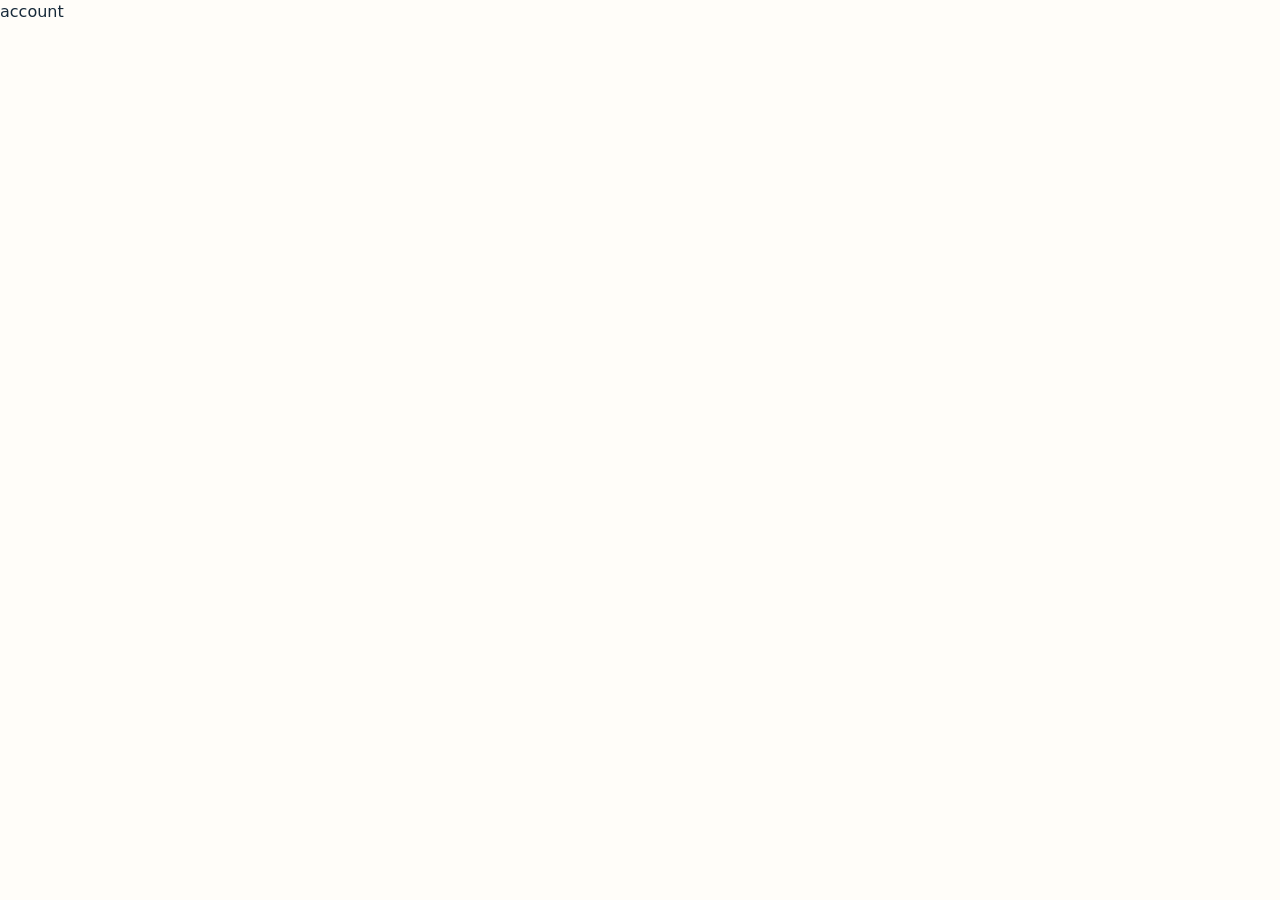
==== account.html @ d4696bca "Build Shirwal Circle local marketplace" ====
<!doctype html><html lang="en"><head><meta charset="utf-8"><meta name="viewport" content="width=device-width,initial-scale=1"><meta name="theme-color" content="#e75b31"><title>Shirwal Circle</title><link rel="stylesheet" href="css/styles.css">account</head><body><div id="app"></div><script type="module" src="js/app.js"></script></body></html>
---- css/styles.css ----
:root{--ink:#172a3a;--muted:#607080;--brand:#e75b31;--gold:#f8c85d;--surface:#fff;--soft:#fff7ee;--line:#e8e4de;--green:#23855c;--shadow:0 14px 35px #47261418}*{box-sizing:border-box}html{scroll-behavior:smooth}body{margin:0;background:#fffdf9;color:var(--ink);font:16px/1.55 Inter,ui-sans-serif,system-ui,sans-serif;overflow-x:hidden}a{color:inherit;text-decoration:none}button,input,select,textarea{font:inherit}button{cursor:pointer}.shell{max-width:1160px;margin:auto;padding:0 20px}.topbar{position:sticky;top:0;z-index:20;background:#fffdf9ed;border-bottom:1px solid var(--line);backdrop-filter:blur(10px)}.topbar .shell{height:70px;display:flex;align-items:center;justify-content:space-between;gap:18px}.brand{font-weight:850;font-size:1.2rem;white-space:nowrap}.brand span{color:var(--brand)}.desktop-nav{display:flex;gap:20px;color:var(--muted);font-size:.93rem}.desktop-nav a:hover,.desktop-nav a.active{color:var(--brand)}.hero{padding:74px 0 50px;background:radial-gradient(circle at 85% 8%,#f8c85d70,transparent 26%),var(--soft)}.eyebrow{color:var(--brand);font-weight:800;text-transform:uppercase;letter-spacing:.1em;font-size:.75rem}.hero-grid{display:grid;grid-template-columns:1.25fr .75fr;gap:45px;align-items:center}.hero h1{font-size:clamp(2.8rem,7vw,5.5rem);line-height:.98;letter-spacing:-.06em;margin:10px 0 20px}.lead{font-size:1.1rem;max-width:610px;color:var(--muted)}.hero-card,.card{background:var(--surface);border:1px solid var(--line);border-radius:20px;box-shadow:var(--shadow)}.hero-card{padding:25px;transform:rotate(2deg)}.hero-card h3{margin:0}.searchbar{display:flex;gap:8px;padding:7px;background:#fff;border:1px solid var(--line);border-radius:14px;margin:26px 0 13px}.searchbar input{min-width:0;flex:1;border:0;outline:0;padding:8px}.btn{border:0;background:var(--brand);color:#fff;padding:11px 17px;border-radius:11px;font-weight:750;display:inline-flex;gap:7px;align-items:center;justify-content:center}.btn:hover{transform:translateY(-1px);filter:brightness(.96)}.btn.secondary{background:#fff;color:var(--ink);border:1px solid var(--line)}.btn.ghost{background:var(--soft);color:var(--brand)}.actions{display:flex;gap:10px;flex-wrap:wrap}.chips{display:flex;gap:8px;flex-wrap:wrap}.chip{border:1px solid var(--line);background:#fff;border-radius:999px;padding:7px 11px;font-size:.85rem}.section{padding:55px 0}.section-head{display:flex;align-items:end;justify-content:space-between;gap:15px;margin-bottom:21px}.section h2{font-size:clamp(1.6rem,3vw,2.2rem);margin:0;letter-spacing:-.04em}.muted{color:var(--muted)}.grid{display:grid;grid-template-columns:repeat(3,1fr);gap:16px}.category{padding:18px;background:#fff;border:1px solid var(--line);border-radius:16px;transition:.2s}.category:hover,.vendor-card:hover{transform:translateY(-4px);box-shadow:var(--shadow)}.category b{display:block;margin-top:8px}.vendor-card{overflow:hidden;transition:.2s}.vendor-top{padding:17px;display:flex;gap:12px;align-items:center}.avatar{width:48px;height:48px;border-radius:15px;display:grid;place-items:center;background:var(--soft);font-size:1.5rem;flex:none}.vendor-card .info{padding:0 17px 17px}.meta{display:flex;gap:8px;align-items:center;flex-wrap:wrap;font-size:.84rem;color:var(--muted)}.badge{background:#e6f7ed;color:#18724a;border-radius:999px;padding:3px 8px;font-size:.75rem;font-weight:700}.tag{background:var(--soft);color:var(--brand);border-radius:999px;padding:3px 8px;font-size:.75rem;font-weight:700}.card-actions{display:flex;gap:8px;margin-top:14px}.card-actions .btn{padding:8px 10px;font-size:.85rem}.directory{padding:36px 0}.filters{display:grid;grid-template-columns:1fr 180px 160px;gap:10px;margin:22px 0}.input{width:100%;border:1px solid var(--line);background:#fff;border-radius:11px;padding:12px;outline-color:var(--brand)}.empty{padding:30px;text-align:center;background:#fff;border:1px dashed var(--line);border-radius:16px;color:var(--muted)}.page-title{padding:38px 0 10px}.page-title h1{margin:0;letter-spacing:-.04em}.detail{display:grid;grid-template-columns:1.5fr .8fr;gap:20px;padding:26px 0}.panel{padding:22px}.service-row,.booking-row{padding:15px 0;border-bottom:1px solid var(--line);display:flex;justify-content:space-between;gap:14px}.map{height:250px;border-radius:16px;overflow:hidden;background:#eee;margin-top:17px}.stats{display:grid;grid-template-columns:repeat(4,1fr);gap:12px}.stat{padding:18px}.stat b{font-size:1.6rem;display:block}.mobile-island{display:none}.footer{padding:35px 0 100px;background:#172a3a;color:#dce5e8;margin-top:35px}.footer .brand{color:#fff}.faq details{border-bottom:1px solid var(--line);padding:14px 0}.faq summary{font-weight:700;cursor:pointer}.auth{max-width:490px;margin:55px auto;padding:26px}.auth h1{margin-top:0}.stack{display:grid;gap:12px}.notice{padding:11px;border-radius:10px;background:#fff3d7;color:#745600;font-size:.9rem}.hidden{display:none!important}.chat-layout{display:grid;grid-template-columns:330px 1fr;min-height:580px}.conversation-list{border-right:1px solid var(--line)}.conversation{padding:15px;border-bottom:1px solid var(--line);display:flex;gap:10px}.messages{padding:18px;display:flex;flex-direction:column;gap:10px;background:#fffaf4}.bubble{max-width:75%;padding:10px 13px;border-radius:14px;background:#fff;align-self:flex-start}.bubble.mine{background:#ffe1d4;align-self:flex-end}.message-form{display:flex;gap:8px;padding:12px;border-top:1px solid var(--line)}.message-form input{flex:1;border:1px solid var(--line);border-radius:9px;padding:10px}.admin-actions{display:flex;gap:8px;flex-wrap:wrap}@media(max-width:720px){.desktop-nav{display:none}.topbar .btn{font-size:.82rem;padding:8px 10px}.hero{padding-top:45px}.hero-grid,.detail,.chat-layout{grid-template-columns:1fr}.hero-card{display:none}.grid{grid-template-columns:repeat(2,1fr)}.filters{grid-template-columns:1fr}.stats{grid-template-columns:repeat(2,1fr)}.mobile-island{position:fixed;z-index:30;display:flex;align-items:center;justify-content:space-around;gap:3px;bottom:15px;left:50%;transform:translateX(-50%);width:min(94vw,430px);padding:7px;background:#fffffff2;border:1px solid #e6ded7;border-radius:22px;box-shadow:0 10px 30px #24201d35;backdrop-filter:blur(12px)}.mobile-island a{font-size:.66rem;text-align:center;min-width:50px;color:#586572}.mobile-island .icon{display:block;font-size:1.2rem}.mobile-island .plus{width:43px;height:43px;display:grid;place-items:center;border-radius:50%;background:var(--brand);color:#fff!important;font-size:1.5rem;transform:translateY(-15px);box-shadow:0 6px 13px #e75b3170}.footer{padding-bottom:105px}.conversation-list{border-right:0;border-bottom:1px solid var(--line)}.chat-layout{min-height:auto}.messages{min-height:350px}}@media(prefers-reduced-motion:reduce){*{scroll-behavior:auto!important;transition:none!important}}
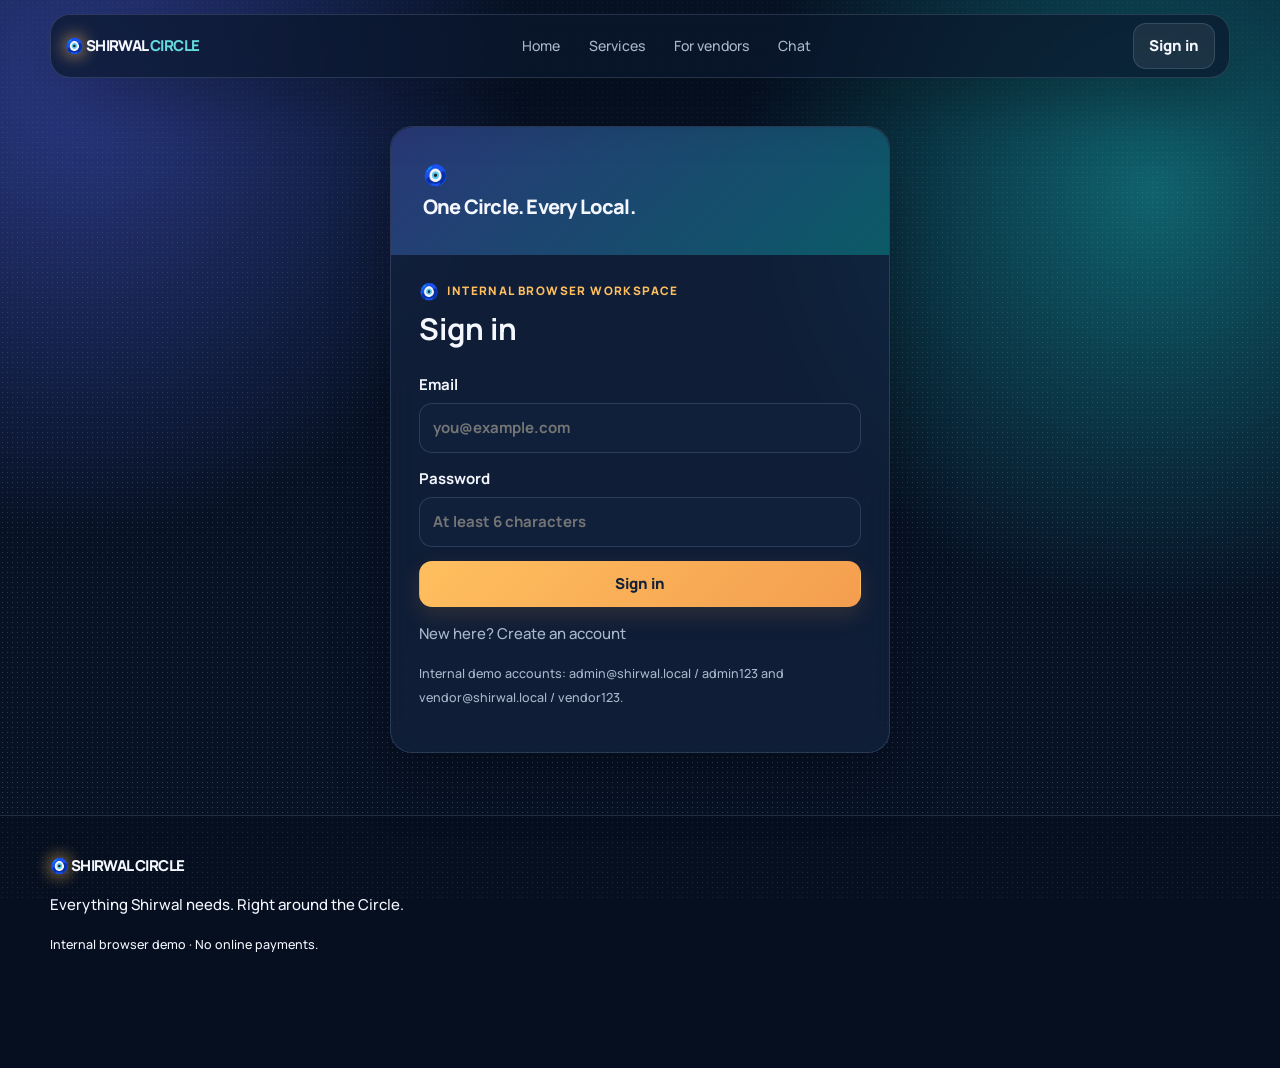
==== commit cdb5da13: "Fix internal page routing" ====
--- a/account.html
+++ b/account.html
@@ -1 +1,14 @@
-<!doctype html><html lang="en"><head><meta charset="utf-8"><meta name="viewport" content="width=device-width,initial-scale=1"><meta name="theme-color" content="#e75b31"><title>Shirwal Circle</title><link rel="stylesheet" href="css/styles.css">account</head><body><div id="app"></div><script type="module" src="js/app.js"></script></body></html>
+<!doctype html>
+<html lang="en">
+<head>
+  <meta charset="utf-8">
+  <meta name="viewport" content="width=device-width, initial-scale=1">
+  <meta name="theme-color" content="#071225">
+  <title>My account · Shirwal Circle</title>
+  <link rel="stylesheet" href="css/styles.css">
+</head>
+<body>
+  <div id="app"></div>
+  <script type="module" src="js/app.js"></script>
+</body>
+</html>
--- a/css/styles.css
+++ b/css/styles.css
@@ -1 +1,3 @@
-:root{--ink:#172a3a;--muted:#607080;--brand:#e75b31;--gold:#f8c85d;--surface:#fff;--soft:#fff7ee;--line:#e8e4de;--green:#23855c;--shadow:0 14px 35px #47261418}*{box-sizing:border-box}html{scroll-behavior:smooth}body{margin:0;background:#fffdf9;color:var(--ink);font:16px/1.55 Inter,ui-sans-serif,system-ui,sans-serif;overflow-x:hidden}a{color:inherit;text-decoration:none}button,input,select,textarea{font:inherit}button{cursor:pointer}.shell{max-width:1160px;margin:auto;padding:0 20px}.topbar{position:sticky;top:0;z-index:20;background:#fffdf9ed;border-bottom:1px solid var(--line);backdrop-filter:blur(10px)}.topbar .shell{height:70px;display:flex;align-items:center;justify-content:space-between;gap:18px}.brand{font-weight:850;font-size:1.2rem;white-space:nowrap}.brand span{color:var(--brand)}.desktop-nav{display:flex;gap:20px;color:var(--muted);font-size:.93rem}.desktop-nav a:hover,.desktop-nav a.active{color:var(--brand)}.hero{padding:74px 0 50px;background:radial-gradient(circle at 85% 8%,#f8c85d70,transparent 26%),var(--soft)}.eyebrow{color:var(--brand);font-weight:800;text-transform:uppercase;letter-spacing:.1em;font-size:.75rem}.hero-grid{display:grid;grid-template-columns:1.25fr .75fr;gap:45px;align-items:center}.hero h1{font-size:clamp(2.8rem,7vw,5.5rem);line-height:.98;letter-spacing:-.06em;margin:10px 0 20px}.lead{font-size:1.1rem;max-width:610px;color:var(--muted)}.hero-card,.card{background:var(--surface);border:1px solid var(--line);border-radius:20px;box-shadow:var(--shadow)}.hero-card{padding:25px;transform:rotate(2deg)}.hero-card h3{margin:0}.searchbar{display:flex;gap:8px;padding:7px;background:#fff;border:1px solid var(--line);border-radius:14px;margin:26px 0 13px}.searchbar input{min-width:0;flex:1;border:0;outline:0;padding:8px}.btn{border:0;background:var(--brand);color:#fff;padding:11px 17px;border-radius:11px;font-weight:750;display:inline-flex;gap:7px;align-items:center;justify-content:center}.btn:hover{transform:translateY(-1px);filter:brightness(.96)}.btn.secondary{background:#fff;color:var(--ink);border:1px solid var(--line)}.btn.ghost{background:var(--soft);color:var(--brand)}.actions{display:flex;gap:10px;flex-wrap:wrap}.chips{display:flex;gap:8px;flex-wrap:wrap}.chip{border:1px solid var(--line);background:#fff;border-radius:999px;padding:7px 11px;font-size:.85rem}.section{padding:55px 0}.section-head{display:flex;align-items:end;justify-content:space-between;gap:15px;margin-bottom:21px}.section h2{font-size:clamp(1.6rem,3vw,2.2rem);margin:0;letter-spacing:-.04em}.muted{color:var(--muted)}.grid{display:grid;grid-template-columns:repeat(3,1fr);gap:16px}.category{padding:18px;background:#fff;border:1px solid var(--line);border-radius:16px;transition:.2s}.category:hover,.vendor-card:hover{transform:translateY(-4px);box-shadow:var(--shadow)}.category b{display:block;margin-top:8px}.vendor-card{overflow:hidden;transition:.2s}.vendor-top{padding:17px;display:flex;gap:12px;align-items:center}.avatar{width:48px;height:48px;border-radius:15px;display:grid;place-items:center;background:var(--soft);font-size:1.5rem;flex:none}.vendor-card .info{padding:0 17px 17px}.meta{display:flex;gap:8px;align-items:center;flex-wrap:wrap;font-size:.84rem;color:var(--muted)}.badge{background:#e6f7ed;color:#18724a;border-radius:999px;padding:3px 8px;font-size:.75rem;font-weight:700}.tag{background:var(--soft);color:var(--brand);border-radius:999px;padding:3px 8px;font-size:.75rem;font-weight:700}.card-actions{display:flex;gap:8px;margin-top:14px}.card-actions .btn{padding:8px 10px;font-size:.85rem}.directory{padding:36px 0}.filters{display:grid;grid-template-columns:1fr 180px 160px;gap:10px;margin:22px 0}.input{width:100%;border:1px solid var(--line);background:#fff;border-radius:11px;padding:12px;outline-color:var(--brand)}.empty{padding:30px;text-align:center;background:#fff;border:1px dashed var(--line);border-radius:16px;color:var(--muted)}.page-title{padding:38px 0 10px}.page-title h1{margin:0;letter-spacing:-.04em}.detail{display:grid;grid-template-columns:1.5fr .8fr;gap:20px;padding:26px 0}.panel{padding:22px}.service-row,.booking-row{padding:15px 0;border-bottom:1px solid var(--line);display:flex;justify-content:space-between;gap:14px}.map{height:250px;border-radius:16px;overflow:hidden;background:#eee;margin-top:17px}.stats{display:grid;grid-template-columns:repeat(4,1fr);gap:12px}.stat{padding:18px}.stat b{font-size:1.6rem;display:block}.mobile-island{display:none}.footer{padding:35px 0 100px;background:#172a3a;color:#dce5e8;margin-top:35px}.footer .brand{color:#fff}.faq details{border-bottom:1px solid var(--line);padding:14px 0}.faq summary{font-weight:700;cursor:pointer}.auth{max-width:490px;margin:55px auto;padding:26px}.auth h1{margin-top:0}.stack{display:grid;gap:12px}.notice{padding:11px;border-radius:10px;background:#fff3d7;color:#745600;font-size:.9rem}.hidden{display:none!important}.chat-layout{display:grid;grid-template-columns:330px 1fr;min-height:580px}.conversation-list{border-right:1px solid var(--line)}.conversation{padding:15px;border-bottom:1px solid var(--line);display:flex;gap:10px}.messages{padding:18px;display:flex;flex-direction:column;gap:10px;background:#fffaf4}.bubble{max-width:75%;padding:10px 13px;border-radius:14px;background:#fff;align-self:flex-start}.bubble.mine{background:#ffe1d4;align-self:flex-end}.message-form{display:flex;gap:8px;padding:12px;border-top:1px solid var(--line)}.message-form input{flex:1;border:1px solid var(--line);border-radius:9px;padding:10px}.admin-actions{display:flex;gap:8px;flex-wrap:wrap}@media(max-width:720px){.desktop-nav{display:none}.topbar .btn{font-size:.82rem;padding:8px 10px}.hero{padding-top:45px}.hero-grid,.detail,.chat-layout{grid-template-columns:1fr}.hero-card{display:none}.grid{grid-template-columns:repeat(2,1fr)}.filters{grid-template-columns:1fr}.stats{grid-template-columns:repeat(2,1fr)}.mobile-island{position:fixed;z-index:30;display:flex;align-items:center;justify-content:space-around;gap:3px;bottom:15px;left:50%;transform:translateX(-50%);width:min(94vw,430px);padding:7px;background:#fffffff2;border:1px solid #e6ded7;border-radius:22px;box-shadow:0 10px 30px #24201d35;backdrop-filter:blur(12px)}.mobile-island a{font-size:.66rem;text-align:center;min-width:50px;color:#586572}.mobile-island .icon{display:block;font-size:1.2rem}.mobile-island .plus{width:43px;height:43px;display:grid;place-items:center;border-radius:50%;background:var(--brand);color:#fff!important;font-size:1.5rem;transform:translateY(-15px);box-shadow:0 6px 13px #e75b3170}.footer{padding-bottom:105px}.conversation-list{border-right:0;border-bottom:1px solid var(--line)}.chat-layout{min-height:auto}.messages{min-height:350px}}@media(prefers-reduced-motion:reduce){*{scroll-behavior:auto!important;transition:none!important}}
+@import url('https://fonts.googleapis.com/css2?family=Manrope:wght@400;500;600;700;800&display=swap');
+:root{--bg:#071225;--bg-soft:#0b1930;--surface:rgba(18,34,61,.72);--surface-strong:#10203b;--glass:rgba(255,255,255,.075);--line:rgba(184,211,244,.16);--text:#f5f7ff;--muted:#a9b7cb;--indigo:#7887ff;--saffron:#ffbf5f;--cyan:#65d9dc;--green:#73d6a3;--danger:#ff8791;--r-sm:14px;--r:22px;--r-lg:32px;--shadow:0 24px 60px rgba(0,0,0,.28);--space:clamp(18px,3vw,36px);--ease:cubic-bezier(.2,.8,.2,1)}
+*{box-sizing:border-box}html{scroll-behavior:smooth}body{margin:0;min-width:320px;color:var(--text);font:500 15px/1.6 Manrope,Inter,system-ui,sans-serif;background:radial-gradient(circle at 6% 8%,#293882 0,transparent 28rem),radial-gradient(circle at 90% 18%,#0f626d 0,transparent 26rem),var(--bg);overflow-x:hidden}body:before{content:"";position:fixed;inset:0;pointer-events:none;opacity:.22;background-image:radial-gradient(#fff 0.5px,transparent .5px);background-size:5px 5px;mask-image:linear-gradient(#0004,#000);z-index:-1}a{color:inherit;text-decoration:none}button,input,select,textarea{font:inherit}button{cursor:pointer}button:active,.btn:active{transform:translateY(1px) scale(.98)}:focus-visible{outline:3px solid var(--saffron);outline-offset:3px}.shell{width:min(1180px,calc(100% - 40px));margin:auto}.topbar{position:sticky;top:14px;z-index:30;margin-bottom:10px}.topbar .shell{height:64px;padding:0 14px;display:flex;align-items:center;justify-content:space-between;gap:20px;border:1px solid var(--line);border-radius:20px;background:rgba(10,23,44,.72);box-shadow:var(--shadow);backdrop-filter:blur(18px)}.brand{font-weight:800;letter-spacing:-.04em;text-transform:uppercase;white-space:nowrap}.brand:first-letter{color:var(--saffron);text-shadow:0 0 18px #ffbf5f}.brand span{color:var(--cyan)}.desktop-nav{display:flex;align-items:center;gap:5px}.desktop-nav a{padding:8px 12px;border-radius:10px;color:var(--muted);font-size:.88rem}.desktop-nav a:hover{background:var(--glass);color:var(--text)}.btn{border:1px solid transparent;border-radius:13px;background:linear-gradient(135deg,var(--saffron),#f49e4f);color:#122039;padding:10px 15px;font-weight:800;box-shadow:0 8px 21px #f39c4d25;transition:transform .2s var(--ease),filter .2s var(--ease),border-color .2s}.btn:hover{filter:brightness(1.07);transform:translateY(-2px)}.btn.secondary{color:var(--text);background:var(--glass);border-color:var(--line);box-shadow:none}.btn.ghost{color:var(--cyan);background:transparent;border-color:var(--line);box-shadow:none}.hero{padding:88px 0 58px;position:relative}.hero-grid{display:grid;grid-template-columns:1.1fr .9fr;gap:48px;align-items:center}.eyebrow{display:inline-flex;align-items:center;gap:7px;color:var(--saffron);font-size:.73rem;font-weight:800;letter-spacing:.12em;text-transform:uppercase}.eyebrow:before{content:'🧿';font-size:1rem}.hero h1{max-width:720px;margin:14px 0 20px;font-size:clamp(3.25rem,7vw,6rem);letter-spacing:-.075em;line-height:.96}.hero h1 em{color:var(--cyan);font-style:normal}.lead{max-width:620px;font-size:1.06rem;color:var(--muted)}.searchbar{position:relative;display:flex;align-items:center;gap:8px;max-width:650px;margin:30px 0 14px;padding:7px 8px 7px 17px;border:1px solid var(--line);border-radius:18px;background:rgba(17,37,67,.78);box-shadow:var(--shadow);backdrop-filter:blur(18px)}.searchbar:before{content:'⌕';font-size:1.4rem;color:var(--cyan)}.searchbar:focus-within{border-color:var(--cyan);box-shadow:0 0 0 4px #65d9dc1c,var(--shadow)}.searchbar input{flex:1;min-width:0;padding:10px 0;color:var(--text);background:transparent;border:0;outline:0}.searchbar input::placeholder,.muted{color:var(--muted)}.chips,.actions{display:flex;gap:9px;flex-wrap:wrap}.chip{padding:7px 11px;border:1px solid var(--line);border-radius:999px;background:var(--glass);color:var(--muted);font-size:.8rem;transition:.2s var(--ease)}.chip:hover{border-color:var(--cyan);color:var(--text);transform:translateY(-2px)}.hero-card{position:relative;min-height:330px;border:1px solid var(--line);border-radius:var(--r-lg);overflow:hidden;background:linear-gradient(145deg,#172d58aa,#092f42a8);box-shadow:var(--shadow);backdrop-filter:blur(18px)}.hero-card:before,.hero-card:after{content:"";position:absolute;border-radius:50%;filter:blur(10px)}.hero-card:before{width:230px;height:230px;right:-80px;top:-55px;background:#ffbf5f32}.hero-card:after{width:170px;height:170px;left:-50px;bottom:-65px;background:#65d9dc30}.float-card{position:absolute;z-index:1;display:flex;align-items:center;gap:10px;padding:13px 16px;border:1px solid #ffffff24;border-radius:17px;background:#ffffff14;box-shadow:0 14px 24px #0002;backdrop-filter:blur(12px);font-weight:800}.float-card small{display:block;color:var(--muted);font-size:.7rem;font-weight:600}.float-card:nth-child(1){top:35px;left:30px}.float-card:nth-child(2){top:96px;right:28px;transform:rotate(5deg)}.float-card:nth-child(3){bottom:65px;left:65px;transform:rotate(-4deg)}.float-card:nth-child(4){bottom:28px;right:45px}.section{padding:55px 0}.section-head{display:flex;justify-content:space-between;align-items:end;gap:15px;margin-bottom:22px}.section h2,.page-title h1{margin:0;letter-spacing:-.055em;font-size:clamp(1.9rem,4vw,3rem);line-height:1.05}.grid{display:grid;grid-template-columns:repeat(3,1fr);gap:16px}.card,.category{border:1px solid var(--line);border-radius:var(--r);background:var(--surface);box-shadow:var(--shadow);backdrop-filter:blur(16px)}.category{min-height:142px;padding:19px;transition:transform .25s var(--ease),border-color .25s}.category:hover,.vendor-card:hover{border-color:#65d9dc75;transform:translateY(-5px)}.category span{font-size:1.7rem}.category b{display:block;margin-top:9px;font-size:1rem}.vendor-card{overflow:hidden;transition:.25s var(--ease)}.vendor-top{position:relative;min-height:125px;padding:17px;display:flex;align-items:flex-end;gap:12px;background:linear-gradient(135deg,#253b7359,#08707847)}.vendor-top:after{content:'';position:absolute;inset:0;background:linear-gradient(transparent,#08142575)}.vendor-top>*{z-index:1}.avatar{display:grid;place-items:center;width:52px;height:52px;overflow:hidden;flex:none;border:1px solid #ffffff28;border-radius:16px;background:#0e2342;color:var(--saffron);font-size:1.55rem}.avatar img{width:100%;height:100%;object-fit:cover;padding:7px}.vendor-top b{font-size:1rem}.vendor-card .info{padding:16px 17px 18px}.vendor-card p{min-height:50px;margin:10px 0}.meta{display:flex;flex-wrap:wrap;gap:7px;align-items:center;font-size:.78rem;color:var(--muted)}.badge,.tag{display:inline-flex;align-items:center;gap:4px;padding:4px 8px;border-radius:999px;font-size:.7rem;font-weight:800}.badge{background:#73d6a31c;color:var(--green);border:1px solid #73d6a32c}.tag{background:#ffbf5f16;color:var(--saffron)}.card-actions{display:flex;gap:8px;flex-wrap:wrap;margin-top:15px}.card-actions .btn{padding:8px 10px;font-size:.78rem}.directory{padding:44px 0}.page-title{margin-bottom:24px}.page-title p{max-width:700px}.filters{display:grid;grid-template-columns:1fr 180px 150px;gap:10px;margin:23px 0}.input{width:100%;padding:12px 13px;color:var(--text);border:1px solid var(--line);border-radius:13px;background:var(--surface-strong);outline:0}.input:focus{border-color:var(--cyan);box-shadow:0 0 0 4px #65d9dc1b}.input option{background:var(--bg-soft)}.empty{padding:38px 25px;text-align:center;border:1px dashed var(--line);border-radius:var(--r);color:var(--muted);background:#ffffff06}.detail{display:grid;grid-template-columns:1.45fr .8fr;gap:20px;padding:28px 0}.panel{padding:22px}.service-row,.booking-row{display:flex;justify-content:space-between;gap:14px;padding:15px 0;border-bottom:1px solid var(--line)}.map{height:260px;margin-top:17px;border-radius:16px;overflow:hidden;background:#122441}.stats{display:grid;grid-template-columns:repeat(4,1fr);gap:12px}.stat{padding:20px}.stat b{display:block;margin-top:7px;font-size:2rem;color:var(--saffron)}.footer{margin-top:60px;padding:38px 0 112px;border-top:1px solid var(--line);background:#050d1b80}.auth{max-width:500px;margin:62px auto;padding:28px}.auth:before{content:'🧿\A One Circle. Every Local.';white-space:pre-wrap;display:block;margin:-28px -28px 24px;padding:32px;border-radius:22px 22px 0 0;background:linear-gradient(135deg,#293877,#0b5a67);font-size:1.25rem;font-weight:800;letter-spacing:-.04em}.auth h1{margin-top:0}.stack{display:grid;gap:14px}.stack label{display:grid;gap:6px;font-weight:700}.notice{padding:12px;border:1px solid #ffbf5f44;border-radius:12px;color:#ffdb9d;background:#ffbf5f12}.hidden{display:none!important}.chat-layout{display:grid;grid-template-columns:330px 1fr;min-height:570px;overflow:hidden}.conversation-list{border-right:1px solid var(--line)}.conversation{display:flex;gap:10px;padding:15px;border-bottom:1px solid var(--line);transition:.2s}.conversation:hover{background:#ffffff08}.messages{display:flex;flex-direction:column;gap:10px;min-height:420px;padding:20px;background:#06122673}.bubble{max-width:74%;padding:10px 13px;border:1px solid var(--line);border-radius:15px 15px 15px 4px;background:#ffffff0c;animation:message-in .2s var(--ease)}.bubble.mine{align-self:flex-end;border-radius:15px 15px 4px;background:#2a586d8c}.message-form{display:flex;gap:8px;padding:12px;border-top:1px solid var(--line);background:#0c1a32a8}.message-form input{min-width:0;flex:1;padding:10px 12px;border:1px solid var(--line);border-radius:12px;background:#07152c;color:var(--text)}.mobile-island{display:none}@keyframes message-in{from{opacity:0;transform:translateY(5px)}to{opacity:1;transform:none}}@media(max-width:720px){body{font-size:14px}.shell{width:min(100% - 28px,620px)}.topbar{top:8px}.topbar .shell{height:58px;border-radius:17px}.desktop-nav{display:none}.topbar .btn{padding:8px 10px;font-size:.76rem}.hero{padding:54px 0 35px}.hero-grid,.detail,.chat-layout{grid-template-columns:1fr;gap:25px}.hero h1{font-size:clamp(2.9rem,14vw,4.3rem)}.hero-card{min-height:230px}.float-card{padding:9px 10px;font-size:.82rem}.float-card:nth-child(1){top:25px;left:16px}.float-card:nth-child(2){top:60px;right:15px}.float-card:nth-child(3){bottom:35px;left:27px}.float-card:nth-child(4){bottom:18px;right:23px}.grid{grid-template-columns:repeat(2,minmax(0,1fr));gap:11px}.category{min-height:128px;padding:14px}.vendor-card{grid-column:span 2}.filters{grid-template-columns:1fr}.stats{grid-template-columns:repeat(2,1fr)}.mobile-island{position:fixed;z-index:40;bottom:max(13px,env(safe-area-inset-bottom));left:50%;display:flex;align-items:center;justify-content:space-around;width:min(94vw,430px);padding:7px 6px;transform:translateX(-50%);border:1px solid #ffffff26;border-radius:23px;background:#132442dc;box-shadow:0 16px 40px #0008;backdrop-filter:blur(20px)}.mobile-island a{min-width:47px;padding:3px 4px;color:var(--muted);font-size:.64rem;text-align:center}.mobile-island .icon{display:block;font-size:1.17rem}.mobile-island .plus{display:grid;place-items:center;width:45px;height:45px;margin-top:-22px;border:3px solid var(--bg);border-radius:50%;background:linear-gradient(135deg,var(--saffron),#ff9856);color:#10203b!important;font-size:1.45rem;font-weight:800;box-shadow:0 8px 20px #ffb75d55}.footer{padding-bottom:110px}.chat-layout{min-height:unset}.conversation-list{border-right:0;border-bottom:1px solid var(--line)}.messages{min-height:360px}.auth{margin:35px auto}.card-actions .btn{flex:1}.section{padding:38px 0}}@media(prefers-reduced-motion:reduce){*,*:before,*:after{animation:none!important;transition:none!important;scroll-behavior:auto!important}}
